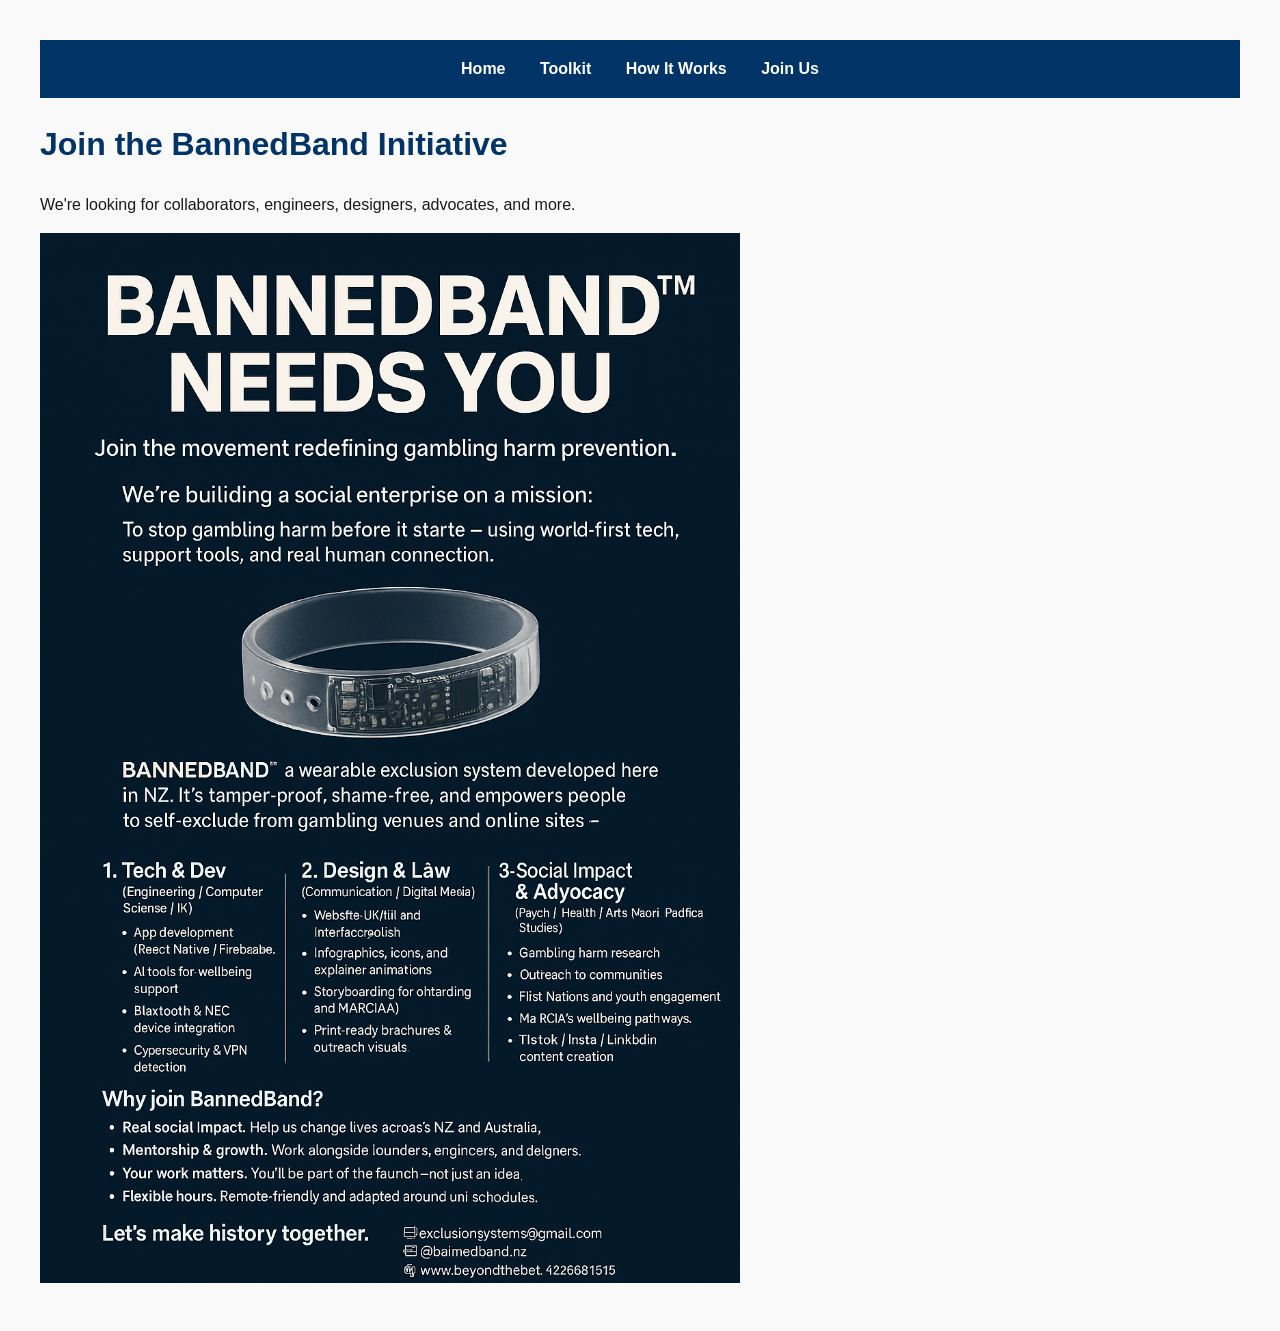
==== join.html @ adf315ad "Initial commit: full public Beyond the Bet site" ====
<!DOCTYPE html>
    <html lang="en"><head><meta charset="UTF-8"><title>Join the Mission</title>
    <link rel="stylesheet" href="style.css"></head>
    <body>
<nav>
  <a href="index.html">Home</a>
  <a href="tools.html">Toolkit</a>
  <a href="system.html">How It Works</a>
  <a href="join.html">Join Us</a>
</nav>

    <h1>Join the BannedBand Initiative</h1>
    <p>We're looking for collaborators, engineers, designers, advocates, and more.</p>
    <img src="BannedBand Recruitment Poster Design.png" alt="Join Poster" style="width:100%;max-width:700px;">
    </body></html>
---- style.css ----
body {
  background: #f9f9f9;
  font-family: 'Segoe UI', sans-serif;
  color: #1a1a1a;
  padding: 2rem;
  line-height: 1.6;
}
h1, h2 {
  color: #003366;
}
a {
  color: #005bbb;
  text-decoration: none;
}
a:hover {
  text-decoration: underline;
}
nav {
  background: #003366;
  padding: 1rem;
  text-align: center;
}
nav a {
  margin: 0 15px;
  color: white;
  font-weight: bold;
}
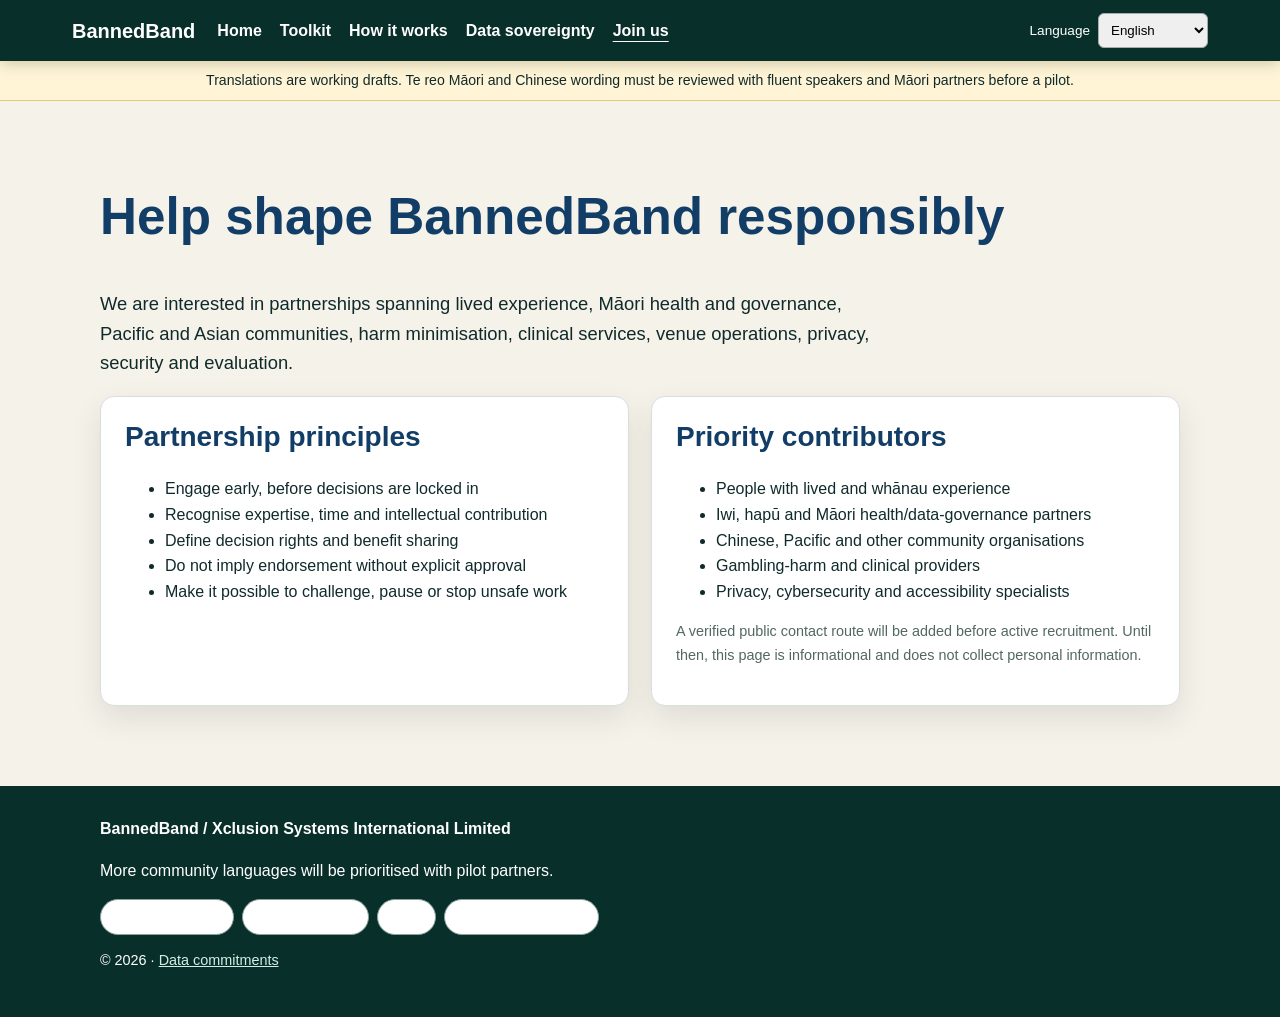
==== commit 6dd1e567: "Add Māori data sovereignty and multilingual privacy-first demo" ====
--- a/join.html
+++ b/join.html
@@ -1,17 +1 @@
-
-    <!DOCTYPE html>
-    <html lang="en"><head><meta charset="UTF-8"><title>Join the Mission</title>
-    <link rel="stylesheet" href="style.css"></head>
-    <body>
-<nav>
-  <a href="index.html">Home</a>
-  <a href="tools.html">Toolkit</a>
-  <a href="system.html">How It Works</a>
-  <a href="join.html">Join Us</a>
-</nav>
-
-    <h1>Join the BannedBand Initiative</h1>
-    <p>We're looking for collaborators, engineers, designers, advocates, and more.</p>
-    <img src="BannedBand Recruitment Poster Design.png" alt="Join Poster" style="width:100%;max-width:700px;">
-    </body></html>
-    +<!doctype html><html lang="en"><head><meta charset="utf-8"><meta name="viewport" content="width=device-width,initial-scale=1"><title>Join BannedBand</title><link rel="stylesheet" href="style.css"><script src="app.js" defer></script></head><body data-page="join"><main id="main"><section><div class="container"><h1>Help shape BannedBand responsibly</h1><p class="lead">We are interested in partnerships spanning lived experience, Māori health and governance, Pacific and Asian communities, harm minimisation, clinical services, venue operations, privacy, security and evaluation.</p><div class="grid grid-2"><article class="card"><h2>Partnership principles</h2><ul><li>Engage early, before decisions are locked in</li><li>Recognise expertise, time and intellectual contribution</li><li>Define decision rights and benefit sharing</li><li>Do not imply endorsement without explicit approval</li><li>Make it possible to challenge, pause or stop unsafe work</li></ul></article><article class="card"><h2>Priority contributors</h2><ul><li>People with lived and whānau experience</li><li>Iwi, hapū and Māori health/data-governance partners</li><li>Chinese, Pacific and other community organisations</li><li>Gambling-harm and clinical providers</li><li>Privacy, cybersecurity and accessibility specialists</li></ul><p class="small muted">A verified public contact route will be added before active recruitment. Until then, this page is informational and does not collect personal information.</p></article></div></div></section></main></body></html>
--- a/style.css
+++ b/style.css
@@ -1,28 +1 @@
-
-body {
-  background: #f9f9f9;
-  font-family: 'Segoe UI', sans-serif;
-  color: #1a1a1a;
-  padding: 2rem;
-  line-height: 1.6;
-}
-h1, h2 {
-  color: #003366;
-}
-a {
-  color: #005bbb;
-  text-decoration: none;
-}
-a:hover {
-  text-decoration: underline;
-}
-nav {
-  background: #003366;
-  padding: 1rem;
-  text-align: center;
-}
-nav a {
-  margin: 0 15px;
-  color: white;
-  font-weight: bold;
-}
+:root{--ink:#102a2b;--green:#0b5d4f;--green2:#0f7664;--blue:#123d67;--cream:#f5f2e9;--white:#fff;--line:#d7dfdc;--amber:#a45b00;--red:#9b2c2c;--shadow:0 12px 30px rgba(16,42,43,.10)}*{box-sizing:border-box}html{scroll-behavior:smooth}body{margin:0;background:var(--cream);color:var(--ink);font-family:Arial,"Segoe UI",sans-serif;line-height:1.6}a{color:var(--blue)}a:focus,button:focus,select:focus,input:focus{outline:3px solid #f5b942;outline-offset:2px}.site-header{background:#082f2a;color:white;position:sticky;top:0;z-index:10;box-shadow:0 3px 14px rgba(0,0,0,.18)}.header-inner{max-width:1180px;margin:auto;display:flex;align-items:center;gap:22px;padding:13px 22px}.brand{color:white;text-decoration:none;font-weight:800;font-size:1.25rem;white-space:nowrap}.nav{display:flex;gap:18px;flex:1;flex-wrap:wrap}.nav a{color:white;text-decoration:none;font-weight:700}.nav a:hover,.nav a[aria-current=page]{text-decoration:underline;text-underline-offset:5px}.language{display:flex;align-items:center;gap:8px}.language label{font-size:.85rem}.language select{max-width:190px;padding:8px;border-radius:6px;border:1px solid #aaa}.translation-note{background:#fff5d6;border-bottom:1px solid #e3ca72;padding:8px 22px;text-align:center;font-size:.88rem}.skip{position:absolute;left:-9999px}.skip:focus{left:12px;top:12px;background:white;padding:8px;z-index:99}.hero{background:linear-gradient(135deg,#082f2a,#123d67);color:white;padding:58px 22px}.hero-inner,.container{max-width:1080px;margin:auto}.hero-grid{display:grid;grid-template-columns:1.05fr .95fr;gap:38px;align-items:center}.eyebrow{text-transform:uppercase;letter-spacing:.12em;font-weight:800;color:#b8e2d8}.hero h1{font-size:clamp(2.25rem,5vw,4.4rem);line-height:1.02;margin:.25em 0}.hero p{font-size:1.18rem;max-width:680px}.hero img,.feature-img{width:100%;border-radius:18px;box-shadow:var(--shadow)}main section{padding:45px 22px}.container h1,.container h2{color:var(--blue);line-height:1.15}.container h1{font-size:clamp(2rem,4vw,3.2rem)}.container h2{font-size:1.75rem}.lead{font-size:1.15rem;max-width:800px}.grid{display:grid;gap:22px}.grid-2{grid-template-columns:repeat(2,minmax(0,1fr))}.grid-3{grid-template-columns:repeat(3,minmax(0,1fr))}.card{background:white;border:1px solid var(--line);border-radius:14px;padding:24px;box-shadow:var(--shadow)}.card h2,.card h3{margin-top:0}.status{display:inline-block;border-radius:999px;padding:4px 10px;font-weight:800;font-size:.78rem;margin-bottom:10px}.status.live{background:#d9f3e8;color:#07523f}.status.proposed{background:#e5edf8;color:#123d67}.status.codesign{background:#fff0d2;color:#7b4200}.button{display:inline-block;background:var(--green2);color:white;text-decoration:none;border:0;border-radius:8px;padding:11px 18px;font-weight:800;cursor:pointer}.button:hover{background:var(--green)}.button.secondary{background:var(--blue)}.button.ghost{background:white;color:var(--green);border:2px solid var(--green)}.callout{border-left:6px solid var(--green2);background:#e8f5f1;padding:18px 20px;border-radius:8px}.warning{border-left-color:var(--amber);background:#fff6df}.principles{counter-reset:p;list-style:none;padding:0}.principles li{counter-increment:p;background:white;border:1px solid var(--line);border-radius:10px;margin:12px 0;padding:16px 18px 16px 58px;position:relative}.principles li:before{content:counter(p);position:absolute;left:16px;top:14px;background:var(--green);color:white;border-radius:50%;width:30px;height:30px;text-align:center;line-height:30px;font-weight:bold}.demo-panel{background:white;border:1px solid var(--line);border-radius:14px;padding:24px;margin:18px 0}.field{margin:18px 0}.field label,.field legend{font-weight:800;display:block;margin-bottom:7px}.field input[type=number],.field input[type=text],.field select{width:100%;max-width:560px;padding:11px;border:1px solid #869793;border-radius:7px}.choice{display:block;padding:10px 12px;margin:8px 0;border:1px solid var(--line);border-radius:8px}.receipt{white-space:pre-wrap;background:#f1f4f3;border:1px solid var(--line);padding:14px;border-radius:8px;min-height:52px}.small{font-size:.9rem}.muted{color:#536763}.footer{background:#082f2a;color:white;padding:30px 22px;margin-top:35px}.footer-inner{max-width:1080px;margin:auto}.footer a{color:#d4eee7}.lang-roadmap{display:flex;gap:8px;flex-wrap:wrap}.pill{border:1px solid #8aa39d;border-radius:999px;padding:4px 10px;background:white}.sr-status{min-height:1.7em;font-weight:800;color:var(--green)}@media(max-width:850px){.header-inner{align-items:flex-start;flex-wrap:wrap}.nav{order:3;width:100%}.language{margin-left:auto}.hero-grid,.grid-2,.grid-3{grid-template-columns:1fr}.hero{padding-top:38px}}@media(max-width:520px){.nav{gap:12px;font-size:.92rem}.language{width:100%;margin:0}.language select{flex:1}.hero h1{font-size:2.3rem}}@media print{.site-header,.translation-note,.footer,.button{display:none}body{background:white}.card,.demo-panel{box-shadow:none;break-inside:avoid}}
